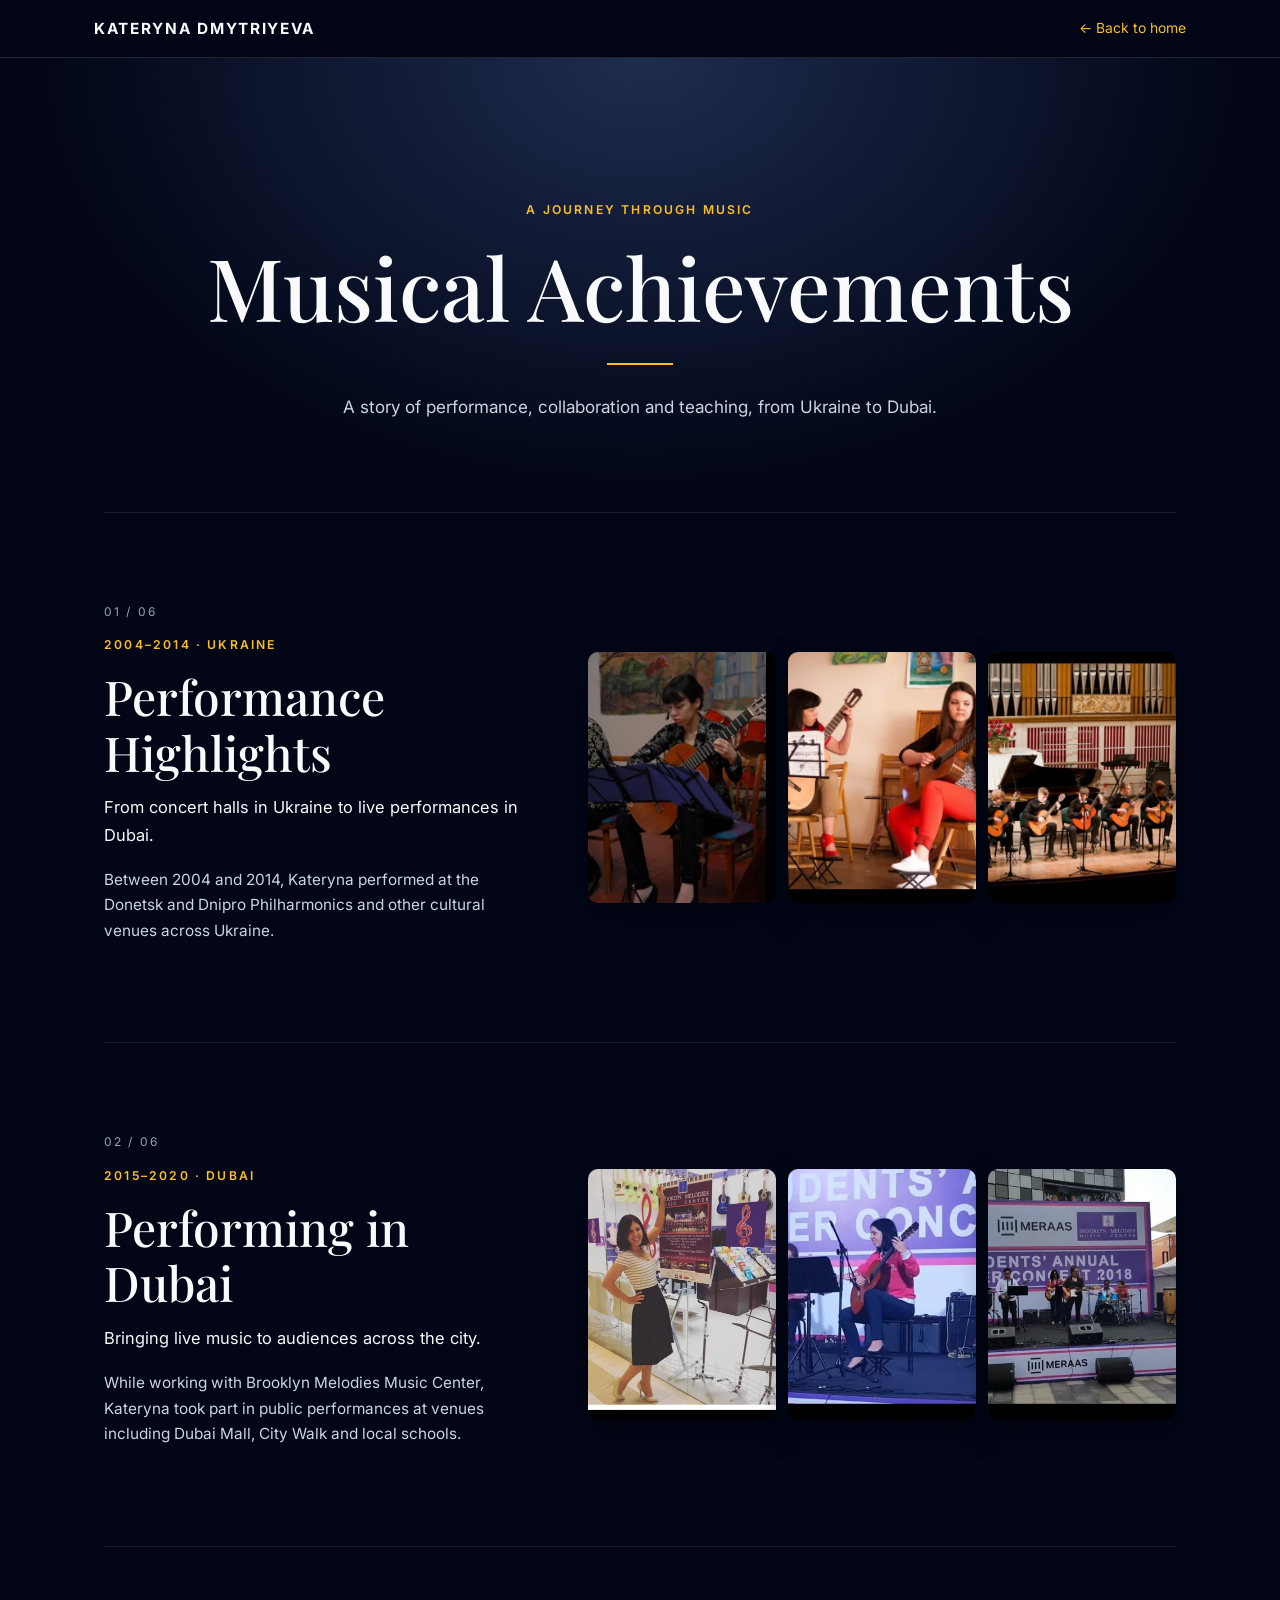
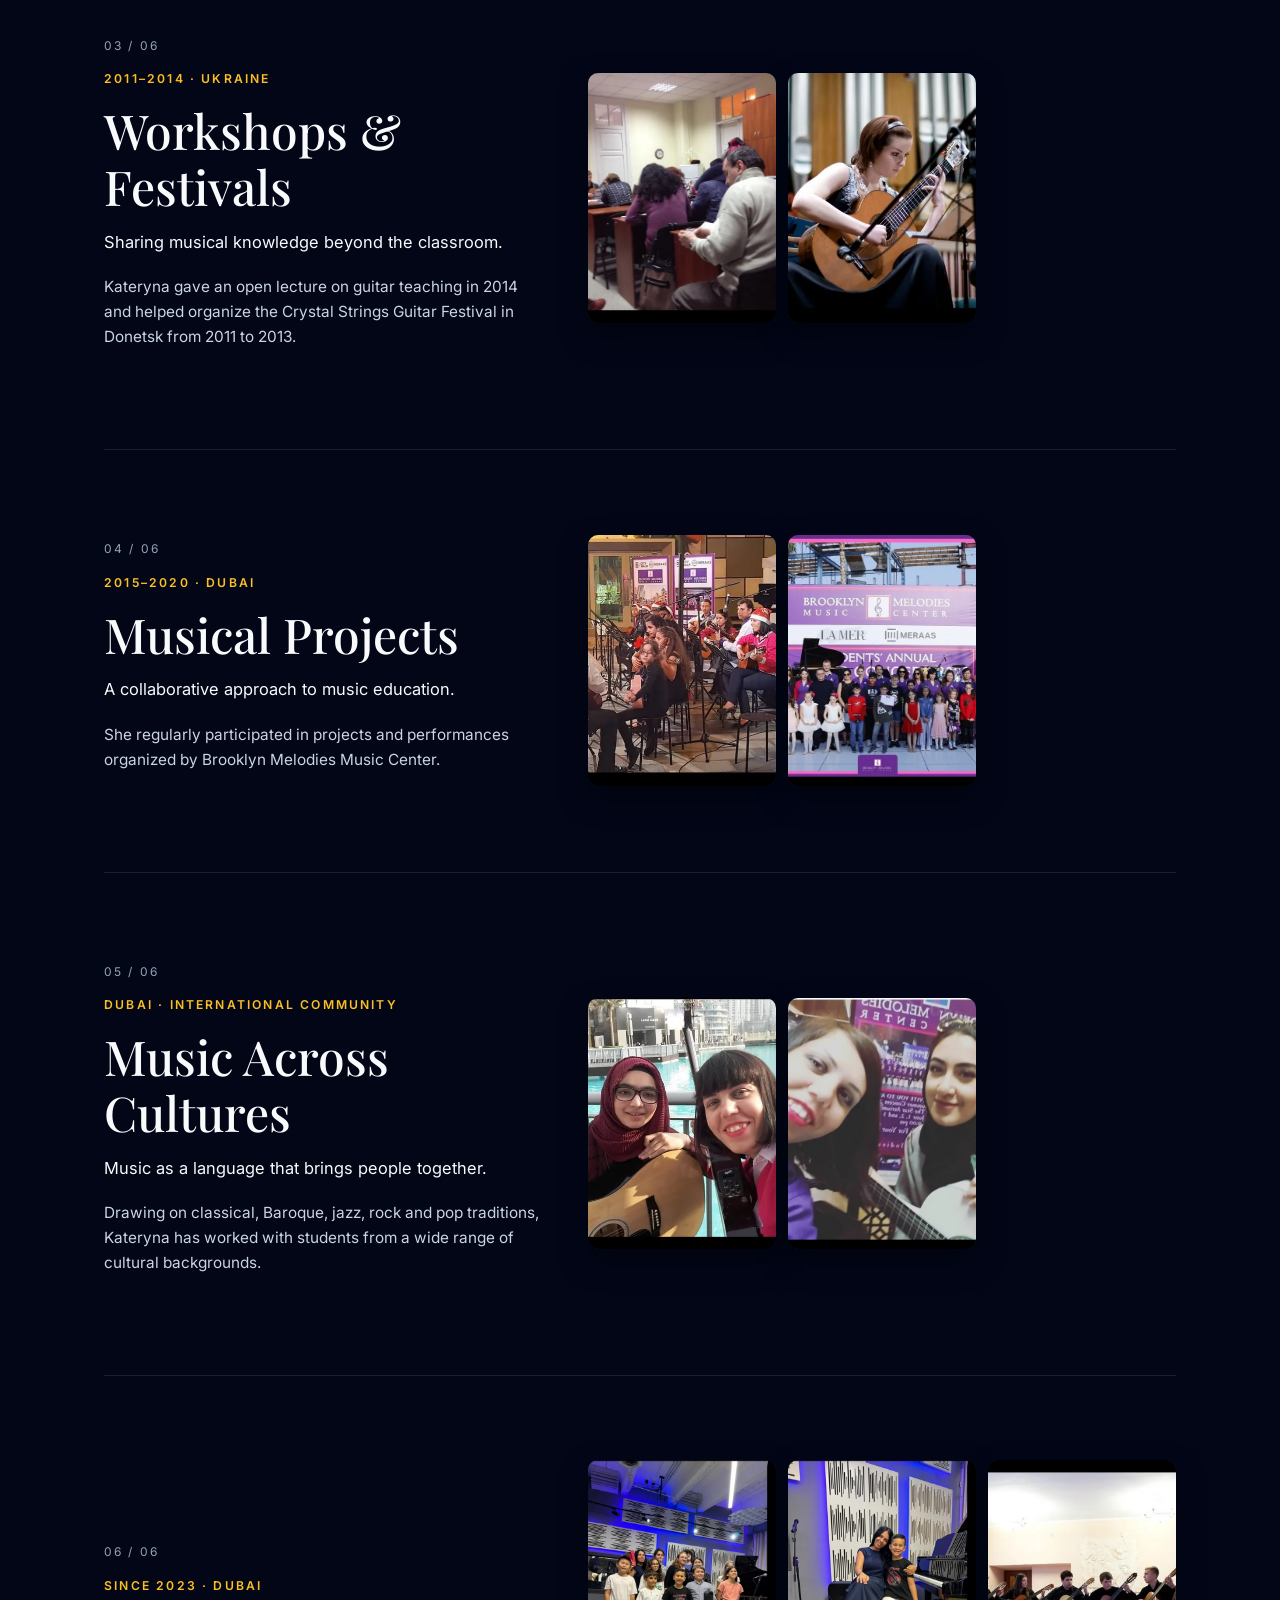
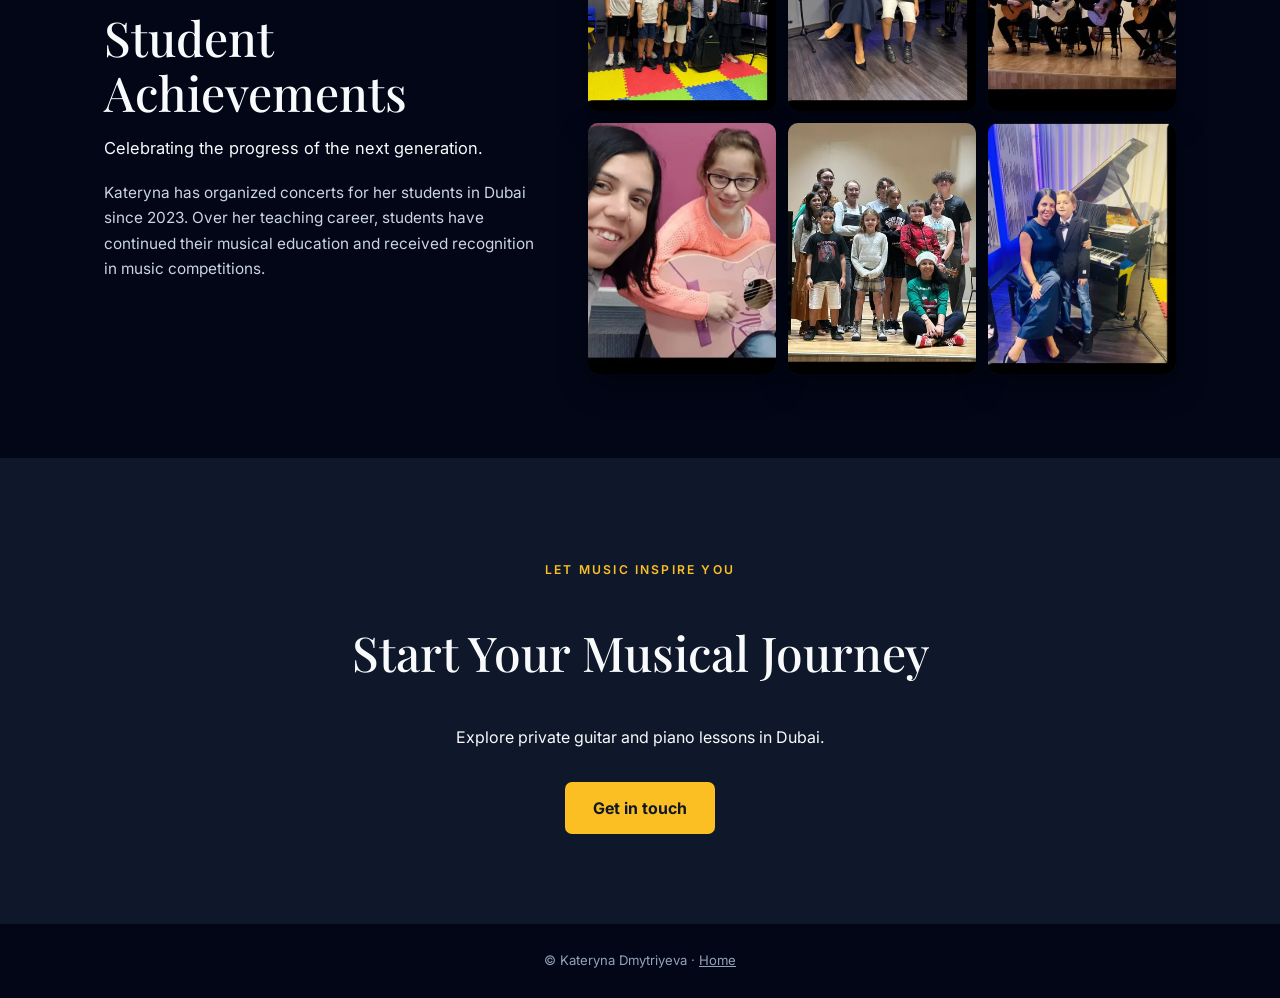
==== achievements.html @ 4d555041 "Add musical achievements" ====
<!doctype html><html lang="en"><head><meta charset="utf-8"><meta name="viewport" content="width=device-width,initial-scale=1"><title>Musical Achievements | Kateryna Dmytriyeva</title><meta name="description" content="Explore Kateryna Dmytriyeva's musical performances, workshops, projects and teaching achievements in Ukraine and Dubai."><meta name="theme-color" content="#020617"><link rel="canonical" href="https://katerynadmytriyeva.com/achievements.html"><link rel="preconnect" href="https://fonts.googleapis.com"><link rel="preconnect" href="https://fonts.gstatic.com" crossorigin><link href="https://fonts.googleapis.com/css2?family=Inter:wght@400;500;600;700&family=Playfair+Display:wght@400;500;600&display=swap" rel="stylesheet"><link rel="icon" href="favicon.ico"><style>:root{color-scheme:dark;--bg:#020617;--navy:#0f172a;--gold:#fbbf24;--muted:#cbd5e1}*{box-sizing:border-box}html{scroll-behavior:smooth}body{margin:0;background:var(--bg);color:#f8fafc;font-family:Inter,Arial,sans-serif;line-height:1.65}a{color:inherit}a:focus-visible{outline:2px solid var(--gold);outline-offset:5px}header{position:sticky;top:0;z-index:10;background:rgba(2,6,23,.95);border-bottom:1px solid #ffffff20;backdrop-filter:blur(12px)}.nav{max-width:1140px;margin:auto;padding:16px 24px;display:flex;align-items:center;justify-content:space-between;gap:18px}.brand{text-decoration:none;font-weight:700;letter-spacing:.11em;font-size:clamp(.7rem,2vw,.96rem)}.back{color:var(--gold);text-decoration:none;font-size:.87rem;white-space:nowrap}.hero{padding:clamp(72px,12vw,130px) 24px 90px;text-align:center;background:radial-gradient(ellipse at 50% 0%,#1e2c4e 0%,#020617 67%)}.eyebrow{font-size:.76rem;letter-spacing:.18em;text-transform:uppercase;color:var(--gold);font-weight:600}.hero h1{font:500 clamp(2.8rem,7vw,5.4rem)/1.12 'Playfair Display',Georgia,serif;margin:18px auto;max-width:900px}.hero .lead{color:var(--muted);max-width:630px;margin:0 auto;font-size:1.07rem}.line{height:2px;width:66px;background:var(--gold);margin:28px auto}.container{max-width:1120px;margin:auto;padding:0 24px}.achievement{padding:84px 0;border-top:1px solid #ffffff19;display:grid;grid-template-columns: minmax(0,1fr) minmax(0,1.35fr);gap:48px;align-items:center}.intro{max-width:440px}.num{color:#94a3b8;font-size:.75rem;letter-spacing:.18em}.intro h2{font:500 clamp(2rem,4vw,3rem)/1.16 'Playfair Display',Georgia,serif;margin:14px 0}.sub{font-size:1.03rem;color:#f8fafc;margin:0 0 18px}.body{color:var(--muted);font-size:.96rem}.gallery{display:grid;grid-template-columns:repeat(3,minmax(0,1fr));gap:12px;align-items:stretch}.gallery a{display:block;overflow:hidden;border-radius:10px;background:#182440;box-shadow:0 12px 30px #0006;aspect-ratio:3/4}.gallery img{display:block;width:100%;height:100%;object-fit:cover;transition:transform .3s ease}.gallery a:hover img{transform:scale(1.05)}.note{border:1px solid #ffffff25;border-radius:12px;padding:24px;color:#94a3b8}.cta{text-align:center;padding:90px 24px;background:#0f172a}.cta h2{font:500 clamp(2rem,5vw,3rem) 'Playfair Display',Georgia,serif}.button{display:inline-block;margin-top:16px;padding:13px 28px;background:var(--gold);color:#101827;border-radius:7px;font-weight:700;text-decoration:none}.button:hover{background:#f59e0b}footer{padding:26px 20px;text-align:center;color:#94a3b8;font-size:.82rem}@media(max-width:800px){.achievement{grid-template-columns:1fr;gap:22px;padding:56px 0}.intro{max-width:none}.gallery{gap:8px}.hero{padding:76px 22px}.nav{padding:14px 16px}}@media(max-width:390px){.brand{letter-spacing:0;font-size:.68rem}.back{font-size:.75rem}.gallery{grid-template-columns:repeat(2,minmax(0,1fr))}}@media(prefers-reduced-motion:reduce){html{scroll-behavior:auto}.gallery img{transition:none}}</style></head><body><header><nav class="nav" aria-label="Main navigation"><a class="brand" href="index.html">KATERYNA DMYTRIYEVA</a><a class="back" href="index.html">← Back to home</a></nav></header><main><section class="hero"><p class="eyebrow">A journey through music</p><h1>Musical Achievements</h1><div class="line"></div><p class="lead">A story of performance, collaboration and teaching, from Ukraine to Dubai.</p></section><div class="container"><section class="achievement" id="section-01"><div class="intro"><span class="num">01 / 06</span><p class="eyebrow">2004–2014 · Ukraine</p><h2>Performance Highlights</h2><p class="sub">From concert halls in Ukraine to live performances in Dubai.</p><p class="body">Between 2004 and 2014, Kateryna performed at the Donetsk and Dnipro Philharmonics and other cultural venues across Ukraine.</p></div><div class="gallery"><a href="achievements-images/performance-ukraine-1.webp" target="_blank" rel="noopener" aria-label="Open photograph 1 from Performance Highlights"><img src="achievements-images/performance-ukraine-1.webp" loading="lazy" decoding="async" alt="Archive photograph illustrating performance highlights" width="500" height="350"></a><a href="achievements-images/performance-ukraine-2.webp" target="_blank" rel="noopener" aria-label="Open photograph 2 from Performance Highlights"><img src="achievements-images/performance-ukraine-2.webp" loading="lazy" decoding="async" alt="Archive photograph illustrating performance highlights" width="500" height="350"></a><a href="achievements-images/performance-ukraine-3.webp" target="_blank" rel="noopener" aria-label="Open photograph 3 from Performance Highlights"><img src="achievements-images/performance-ukraine-3.webp" loading="lazy" decoding="async" alt="Archive photograph illustrating performance highlights" width="500" height="350"></a></div></section><section class="achievement" id="section-02"><div class="intro"><span class="num">02 / 06</span><p class="eyebrow">2015–2020 · Dubai</p><h2>Performing in Dubai</h2><p class="sub">Bringing live music to audiences across the city.</p><p class="body">While working with Brooklyn Melodies Music Center, Kateryna took part in public performances at venues including Dubai Mall, City Walk and local schools.</p></div><div class="gallery"><a href="achievements-images/performance-dubai-1.webp" target="_blank" rel="noopener" aria-label="Open photograph 1 from Performing in Dubai"><img src="achievements-images/performance-dubai-1.webp" loading="lazy" decoding="async" alt="Archive photograph illustrating performing in dubai" width="500" height="350"></a><a href="achievements-images/performance-dubai-2.webp" target="_blank" rel="noopener" aria-label="Open photograph 2 from Performing in Dubai"><img src="achievements-images/performance-dubai-2.webp" loading="lazy" decoding="async" alt="Archive photograph illustrating performing in dubai" width="500" height="350"></a><a href="achievements-images/performance-dubai-3.webp" target="_blank" rel="noopener" aria-label="Open photograph 3 from Performing in Dubai"><img src="achievements-images/performance-dubai-3.webp" loading="lazy" decoding="async" alt="Archive photograph illustrating performing in dubai" width="500" height="350"></a></div></section><section class="achievement" id="section-03"><div class="intro"><span class="num">03 / 06</span><p class="eyebrow">2011–2014 · Ukraine</p><h2>Workshops & Festivals</h2><p class="sub">Sharing musical knowledge beyond the classroom.</p><p class="body">Kateryna gave an open lecture on guitar teaching in 2014 and helped organize the Crystal Strings Guitar Festival in Donetsk from 2011 to 2013.</p></div><div class="gallery"><a href="achievements-images/workshops-1.webp" target="_blank" rel="noopener" aria-label="Open photograph 1 from Workshops &amp; Festivals"><img src="achievements-images/workshops-1.webp" loading="lazy" decoding="async" alt="Archive photograph illustrating workshops &amp; festivals" width="500" height="350"></a><a href="achievements-images/workshops-2.webp" target="_blank" rel="noopener" aria-label="Open photograph 2 from Workshops &amp; Festivals"><img src="achievements-images/workshops-2.webp" loading="lazy" decoding="async" alt="Archive photograph illustrating workshops &amp; festivals" width="500" height="350"></a></div></section><section class="achievement" id="section-04"><div class="intro"><span class="num">04 / 06</span><p class="eyebrow">2015–2020 · Dubai</p><h2>Musical Projects</h2><p class="sub">A collaborative approach to music education.</p><p class="body">She regularly participated in projects and performances organized by Brooklyn Melodies Music Center.</p></div><div class="gallery"><a href="achievements-images/projects-1.webp" target="_blank" rel="noopener" aria-label="Open photograph 1 from Musical Projects"><img src="achievements-images/projects-1.webp" loading="lazy" decoding="async" alt="Archive photograph illustrating musical projects" width="500" height="350"></a><a href="achievements-images/projects-2.webp" target="_blank" rel="noopener" aria-label="Open photograph 2 from Musical Projects"><img src="achievements-images/projects-2.webp" loading="lazy" decoding="async" alt="Archive photograph illustrating musical projects" width="500" height="350"></a></div></section><section class="achievement" id="section-05"><div class="intro"><span class="num">05 / 06</span><p class="eyebrow">Dubai · International community</p><h2>Music Across Cultures</h2><p class="sub">Music as a language that brings people together.</p><p class="body">Drawing on classical, Baroque, jazz, rock and pop traditions, Kateryna has worked with students from a wide range of cultural backgrounds.</p></div><div class="gallery"><a href="achievements-images/culture-1.webp" target="_blank" rel="noopener" aria-label="Open photograph 1 from Music Across Cultures"><img src="achievements-images/culture-1.webp" loading="lazy" decoding="async" alt="Archive photograph illustrating music across cultures" width="500" height="350"></a><a href="achievements-images/culture-2.webp" target="_blank" rel="noopener" aria-label="Open photograph 2 from Music Across Cultures"><img src="achievements-images/culture-2.webp" loading="lazy" decoding="async" alt="Archive photograph illustrating music across cultures" width="500" height="350"></a></div></section><section class="achievement" id="section-06"><div class="intro"><span class="num">06 / 06</span><p class="eyebrow">Since 2023 · Dubai</p><h2>Student Achievements</h2><p class="sub">Celebrating the progress of the next generation.</p><p class="body">Kateryna has organized concerts for her students in Dubai since 2023. Over her teaching career, students have continued their musical education and received recognition in music competitions.</p></div><div class="gallery"><a href="achievements-images/students-concert-2023.webp" target="_blank" rel="noopener" aria-label="View student achievement photo 1"><img src="achievements-images/students-concert-2023.webp" loading="lazy" decoding="async" alt="Kateryna with students at a music concert in Dubai" width="540" height="600"></a><a href="achievements-images/students-piano-recital.webp" target="_blank" rel="noopener" aria-label="View student achievement photo 2"><img src="achievements-images/students-piano-recital.webp" loading="lazy" decoding="async" alt="Kateryna and a student beside a piano" width="540" height="600"></a><a href="achievements-images/students-guitar-ensemble.webp" target="_blank" rel="noopener" aria-label="View student achievement photo 3"><img src="achievements-images/students-guitar-ensemble.webp" loading="lazy" decoding="async" alt="Student guitar ensemble performing together" width="540" height="600"></a><a href="achievements-images/students-guitar-lesson.webp" target="_blank" rel="noopener" aria-label="View student achievement photo 4"><img src="achievements-images/students-guitar-lesson.webp" loading="lazy" decoding="async" alt="Young student learning guitar with Kateryna" width="540" height="600"></a><a href="achievements-images/students-spring-concert.webp" target="_blank" rel="noopener" aria-label="View student achievement photo 5"><img src="achievements-images/students-spring-concert.webp" loading="lazy" decoding="async" alt="Group of students at a spring concert" width="540" height="600"></a><a href="achievements-images/students-piano-achievement.webp" target="_blank" rel="noopener" aria-label="View student achievement photo 6"><img src="achievements-images/students-piano-achievement.webp" loading="lazy" decoding="async" alt="Kateryna celebrating a student’s musical progress" width="540" height="600"></a></div></section></div><section class="cta"><p class="eyebrow">Let music inspire you</p><h2>Start Your Musical Journey</h2><p>Explore private guitar and piano lessons in Dubai.</p><a class="button" href="index.html#contact">Get in touch</a></section></main><footer>© Kateryna Dmytriyeva · <a href="index.html">Home</a></footer></body></html>
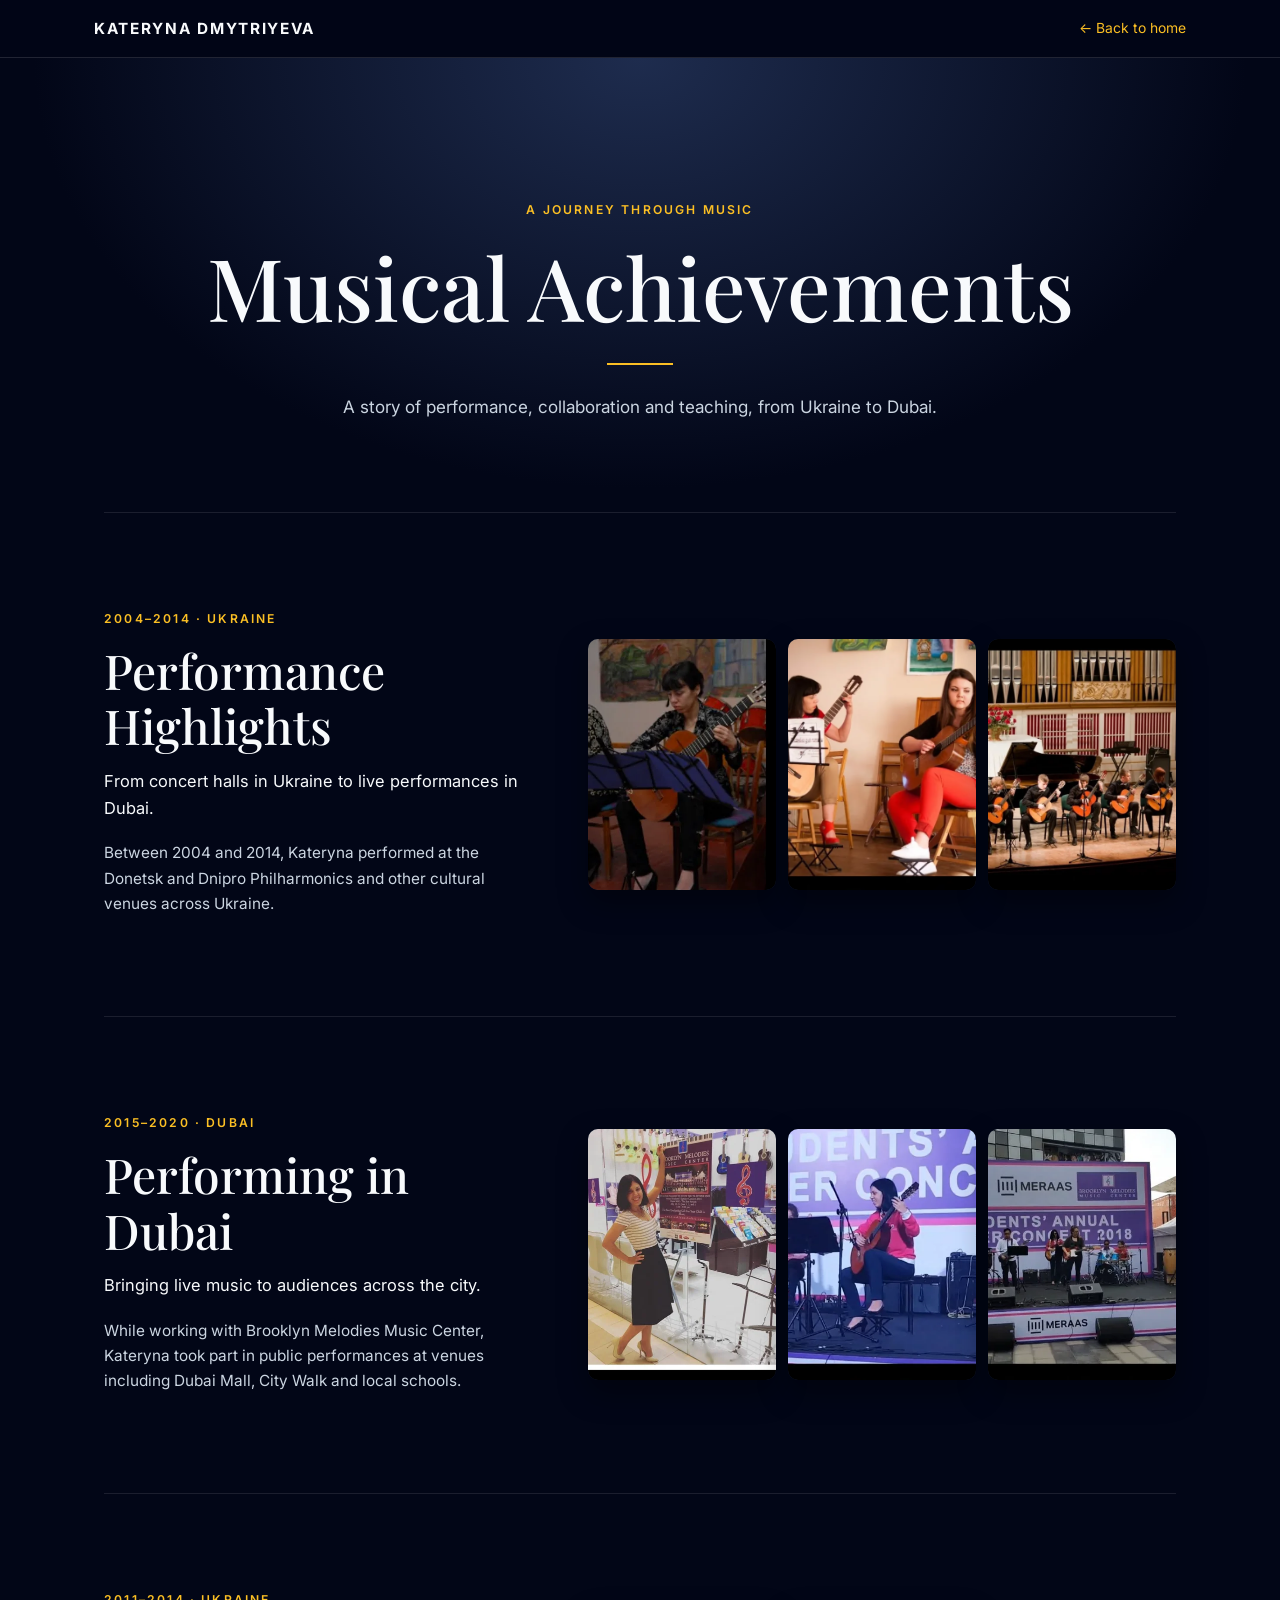
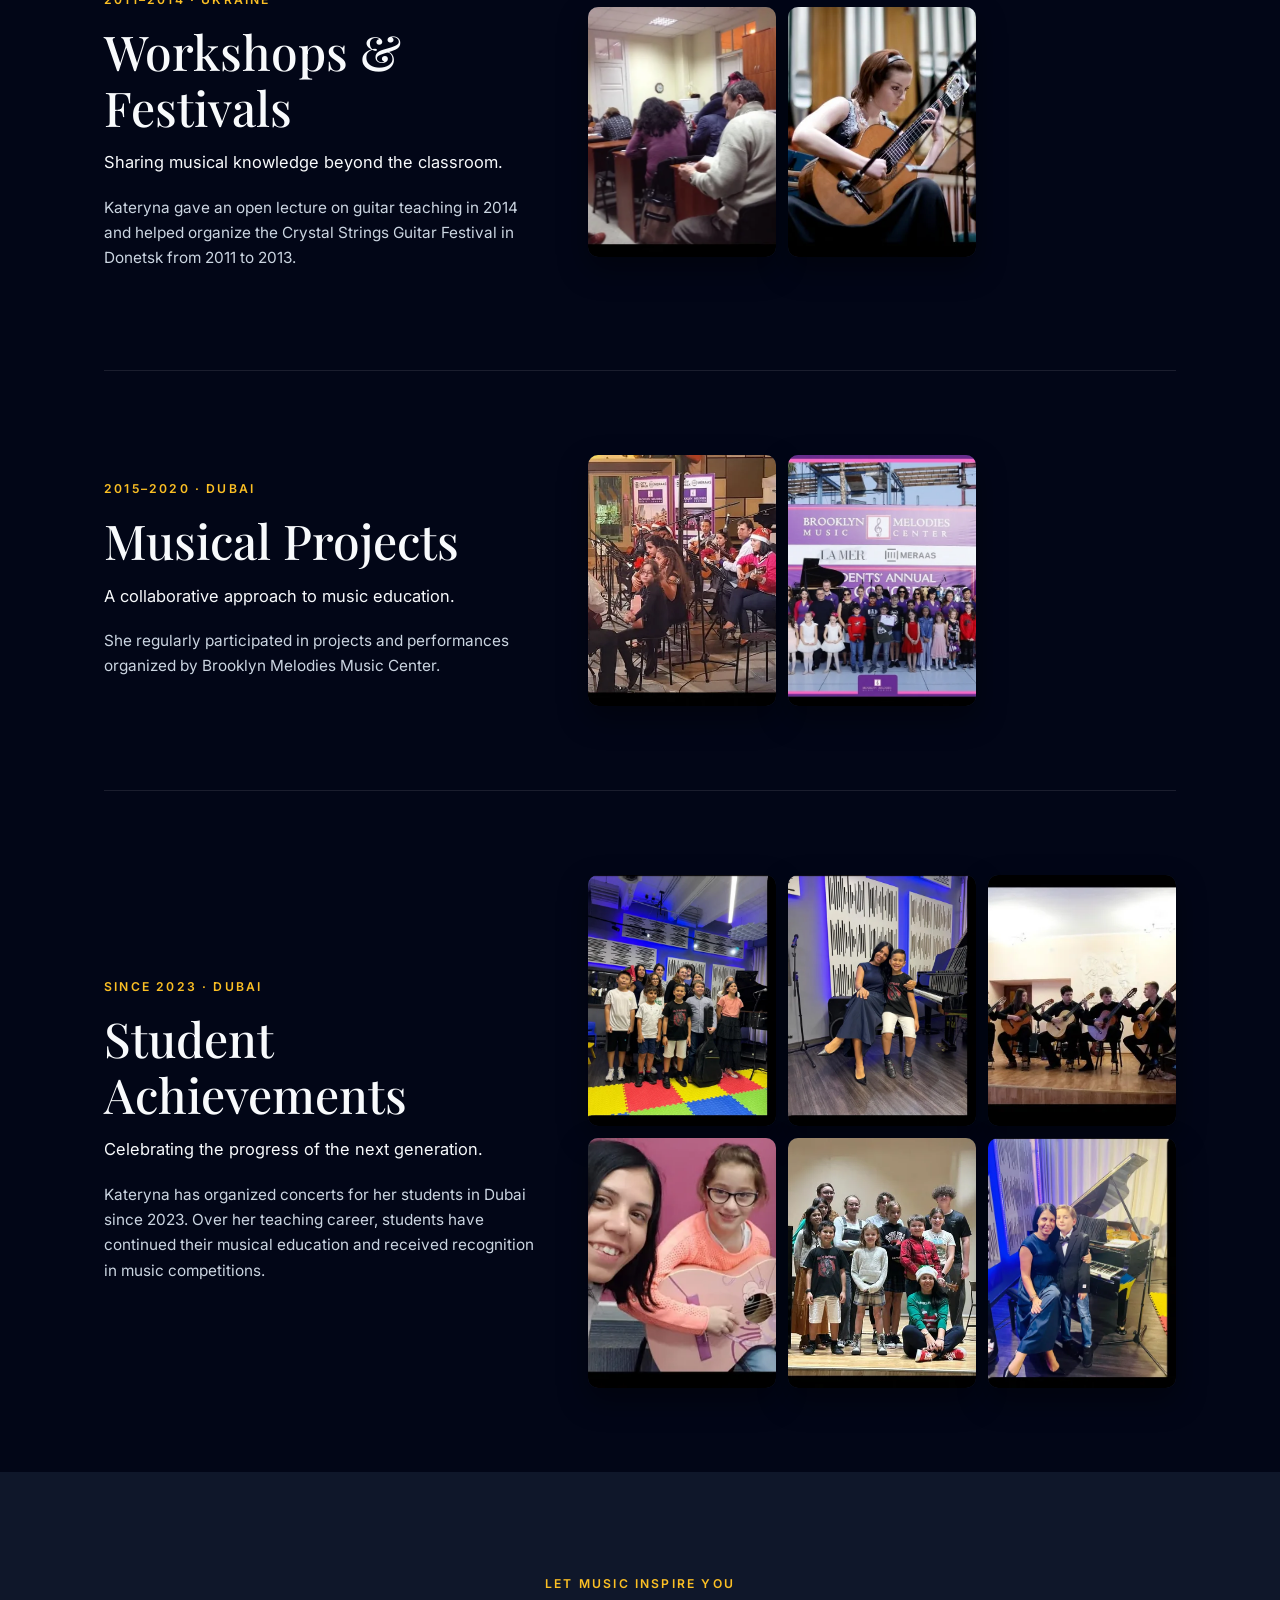
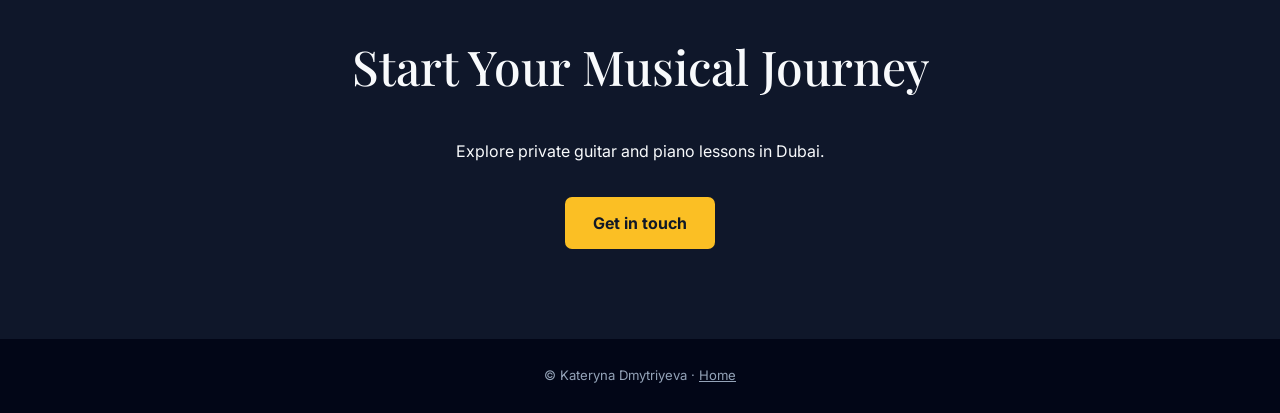
==== commit db7124e6: "Remove section numbers and Music Across Cultures" ====
--- a/achievements.html
+++ b/achievements.html
@@ -1 +1 @@
-<!doctype html><html lang="en"><head><meta charset="utf-8"><meta name="viewport" content="width=device-width,initial-scale=1"><title>Musical Achievements | Kateryna Dmytriyeva</title><meta name="description" content="Explore Kateryna Dmytriyeva's musical performances, workshops, projects and teaching achievements in Ukraine and Dubai."><meta name="theme-color" content="#020617"><link rel="canonical" href="https://katerynadmytriyeva.com/achievements.html"><link rel="preconnect" href="https://fonts.googleapis.com"><link rel="preconnect" href="https://fonts.gstatic.com" crossorigin><link href="https://fonts.googleapis.com/css2?family=Inter:wght@400;500;600;700&family=Playfair+Display:wght@400;500;600&display=swap" rel="stylesheet"><link rel="icon" href="favicon.ico"><style>:root{color-scheme:dark;--bg:#020617;--navy:#0f172a;--gold:#fbbf24;--muted:#cbd5e1}*{box-sizing:border-box}html{scroll-behavior:smooth}body{margin:0;background:var(--bg);color:#f8fafc;font-family:Inter,Arial,sans-serif;line-height:1.65}a{color:inherit}a:focus-visible{outline:2px solid var(--gold);outline-offset:5px}header{position:sticky;top:0;z-index:10;background:rgba(2,6,23,.95);border-bottom:1px solid #ffffff20;backdrop-filter:blur(12px)}.nav{max-width:1140px;margin:auto;padding:16px 24px;display:flex;align-items:center;justify-content:space-between;gap:18px}.brand{text-decoration:none;font-weight:700;letter-spacing:.11em;font-size:clamp(.7rem,2vw,.96rem)}.back{color:var(--gold);text-decoration:none;font-size:.87rem;white-space:nowrap}.hero{padding:clamp(72px,12vw,130px) 24px 90px;text-align:center;background:radial-gradient(ellipse at 50% 0%,#1e2c4e 0%,#020617 67%)}.eyebrow{font-size:.76rem;letter-spacing:.18em;text-transform:uppercase;color:var(--gold);font-weight:600}.hero h1{font:500 clamp(2.8rem,7vw,5.4rem)/1.12 'Playfair Display',Georgia,serif;margin:18px auto;max-width:900px}.hero .lead{color:var(--muted);max-width:630px;margin:0 auto;font-size:1.07rem}.line{height:2px;width:66px;background:var(--gold);margin:28px auto}.container{max-width:1120px;margin:auto;padding:0 24px}.achievement{padding:84px 0;border-top:1px solid #ffffff19;display:grid;grid-template-columns: minmax(0,1fr) minmax(0,1.35fr);gap:48px;align-items:center}.intro{max-width:440px}.num{color:#94a3b8;font-size:.75rem;letter-spacing:.18em}.intro h2{font:500 clamp(2rem,4vw,3rem)/1.16 'Playfair Display',Georgia,serif;margin:14px 0}.sub{font-size:1.03rem;color:#f8fafc;margin:0 0 18px}.body{color:var(--muted);font-size:.96rem}.gallery{display:grid;grid-template-columns:repeat(3,minmax(0,1fr));gap:12px;align-items:stretch}.gallery a{display:block;overflow:hidden;border-radius:10px;background:#182440;box-shadow:0 12px 30px #0006;aspect-ratio:3/4}.gallery img{display:block;width:100%;height:100%;object-fit:cover;transition:transform .3s ease}.gallery a:hover img{transform:scale(1.05)}.note{border:1px solid #ffffff25;border-radius:12px;padding:24px;color:#94a3b8}.cta{text-align:center;padding:90px 24px;background:#0f172a}.cta h2{font:500 clamp(2rem,5vw,3rem) 'Playfair Display',Georgia,serif}.button{display:inline-block;margin-top:16px;padding:13px 28px;background:var(--gold);color:#101827;border-radius:7px;font-weight:700;text-decoration:none}.button:hover{background:#f59e0b}footer{padding:26px 20px;text-align:center;color:#94a3b8;font-size:.82rem}@media(max-width:800px){.achievement{grid-template-columns:1fr;gap:22px;padding:56px 0}.intro{max-width:none}.gallery{gap:8px}.hero{padding:76px 22px}.nav{padding:14px 16px}}@media(max-width:390px){.brand{letter-spacing:0;font-size:.68rem}.back{font-size:.75rem}.gallery{grid-template-columns:repeat(2,minmax(0,1fr))}}@media(prefers-reduced-motion:reduce){html{scroll-behavior:auto}.gallery img{transition:none}}</style></head><body><header><nav class="nav" aria-label="Main navigation"><a class="brand" href="index.html">KATERYNA DMYTRIYEVA</a><a class="back" href="index.html">← Back to home</a></nav></header><main><section class="hero"><p class="eyebrow">A journey through music</p><h1>Musical Achievements</h1><div class="line"></div><p class="lead">A story of performance, collaboration and teaching, from Ukraine to Dubai.</p></section><div class="container"><section class="achievement" id="section-01"><div class="intro"><span class="num">01 / 06</span><p class="eyebrow">2004–2014 · Ukraine</p><h2>Performance Highlights</h2><p class="sub">From concert halls in Ukraine to live performances in Dubai.</p><p class="body">Between 2004 and 2014, Kateryna performed at the Donetsk and Dnipro Philharmonics and other cultural venues across Ukraine.</p></div><div class="gallery"><a href="achievements-images/performance-ukraine-1.webp" target="_blank" rel="noopener" aria-label="Open photograph 1 from Performance Highlights"><img src="achievements-images/performance-ukraine-1.webp" loading="lazy" decoding="async" alt="Archive photograph illustrating performance highlights" width="500" height="350"></a><a href="achievements-images/performance-ukraine-2.webp" target="_blank" rel="noopener" aria-label="Open photograph 2 from Performance Highlights"><img src="achievements-images/performance-ukraine-2.webp" loading="lazy" decoding="async" alt="Archive photograph illustrating performance highlights" width="500" height="350"></a><a href="achievements-images/performance-ukraine-3.webp" target="_blank" rel="noopener" aria-label="Open photograph 3 from Performance Highlights"><img src="achievements-images/performance-ukraine-3.webp" loading="lazy" decoding="async" alt="Archive photograph illustrating performance highlights" width="500" height="350"></a></div></section><section class="achievement" id="section-02"><div class="intro"><span class="num">02 / 06</span><p class="eyebrow">2015–2020 · Dubai</p><h2>Performing in Dubai</h2><p class="sub">Bringing live music to audiences across the city.</p><p class="body">While working with Brooklyn Melodies Music Center, Kateryna took part in public performances at venues including Dubai Mall, City Walk and local schools.</p></div><div class="gallery"><a href="achievements-images/performance-dubai-1.webp" target="_blank" rel="noopener" aria-label="Open photograph 1 from Performing in Dubai"><img src="achievements-images/performance-dubai-1.webp" loading="lazy" decoding="async" alt="Archive photograph illustrating performing in dubai" width="500" height="350"></a><a href="achievements-images/performance-dubai-2.webp" target="_blank" rel="noopener" aria-label="Open photograph 2 from Performing in Dubai"><img src="achievements-images/performance-dubai-2.webp" loading="lazy" decoding="async" alt="Archive photograph illustrating performing in dubai" width="500" height="350"></a><a href="achievements-images/performance-dubai-3.webp" target="_blank" rel="noopener" aria-label="Open photograph 3 from Performing in Dubai"><img src="achievements-images/performance-dubai-3.webp" loading="lazy" decoding="async" alt="Archive photograph illustrating performing in dubai" width="500" height="350"></a></div></section><section class="achievement" id="section-03"><div class="intro"><span class="num">03 / 06</span><p class="eyebrow">2011–2014 · Ukraine</p><h2>Workshops & Festivals</h2><p class="sub">Sharing musical knowledge beyond the classroom.</p><p class="body">Kateryna gave an open lecture on guitar teaching in 2014 and helped organize the Crystal Strings Guitar Festival in Donetsk from 2011 to 2013.</p></div><div class="gallery"><a href="achievements-images/workshops-1.webp" target="_blank" rel="noopener" aria-label="Open photograph 1 from Workshops &amp; Festivals"><img src="achievements-images/workshops-1.webp" loading="lazy" decoding="async" alt="Archive photograph illustrating workshops &amp; festivals" width="500" height="350"></a><a href="achievements-images/workshops-2.webp" target="_blank" rel="noopener" aria-label="Open photograph 2 from Workshops &amp; Festivals"><img src="achievements-images/workshops-2.webp" loading="lazy" decoding="async" alt="Archive photograph illustrating workshops &amp; festivals" width="500" height="350"></a></div></section><section class="achievement" id="section-04"><div class="intro"><span class="num">04 / 06</span><p class="eyebrow">2015–2020 · Dubai</p><h2>Musical Projects</h2><p class="sub">A collaborative approach to music education.</p><p class="body">She regularly participated in projects and performances organized by Brooklyn Melodies Music Center.</p></div><div class="gallery"><a href="achievements-images/projects-1.webp" target="_blank" rel="noopener" aria-label="Open photograph 1 from Musical Projects"><img src="achievements-images/projects-1.webp" loading="lazy" decoding="async" alt="Archive photograph illustrating musical projects" width="500" height="350"></a><a href="achievements-images/projects-2.webp" target="_blank" rel="noopener" aria-label="Open photograph 2 from Musical Projects"><img src="achievements-images/projects-2.webp" loading="lazy" decoding="async" alt="Archive photograph illustrating musical projects" width="500" height="350"></a></div></section><section class="achievement" id="section-05"><div class="intro"><span class="num">05 / 06</span><p class="eyebrow">Dubai · International community</p><h2>Music Across Cultures</h2><p class="sub">Music as a language that brings people together.</p><p class="body">Drawing on classical, Baroque, jazz, rock and pop traditions, Kateryna has worked with students from a wide range of cultural backgrounds.</p></div><div class="gallery"><a href="achievements-images/culture-1.webp" target="_blank" rel="noopener" aria-label="Open photograph 1 from Music Across Cultures"><img src="achievements-images/culture-1.webp" loading="lazy" decoding="async" alt="Archive photograph illustrating music across cultures" width="500" height="350"></a><a href="achievements-images/culture-2.webp" target="_blank" rel="noopener" aria-label="Open photograph 2 from Music Across Cultures"><img src="achievements-images/culture-2.webp" loading="lazy" decoding="async" alt="Archive photograph illustrating music across cultures" width="500" height="350"></a></div></section><section class="achievement" id="section-06"><div class="intro"><span class="num">06 / 06</span><p class="eyebrow">Since 2023 · Dubai</p><h2>Student Achievements</h2><p class="sub">Celebrating the progress of the next generation.</p><p class="body">Kateryna has organized concerts for her students in Dubai since 2023. Over her teaching career, students have continued their musical education and received recognition in music competitions.</p></div><div class="gallery"><a href="achievements-images/students-concert-2023.webp" target="_blank" rel="noopener" aria-label="View student achievement photo 1"><img src="achievements-images/students-concert-2023.webp" loading="lazy" decoding="async" alt="Kateryna with students at a music concert in Dubai" width="540" height="600"></a><a href="achievements-images/students-piano-recital.webp" target="_blank" rel="noopener" aria-label="View student achievement photo 2"><img src="achievements-images/students-piano-recital.webp" loading="lazy" decoding="async" alt="Kateryna and a student beside a piano" width="540" height="600"></a><a href="achievements-images/students-guitar-ensemble.webp" target="_blank" rel="noopener" aria-label="View student achievement photo 3"><img src="achievements-images/students-guitar-ensemble.webp" loading="lazy" decoding="async" alt="Student guitar ensemble performing together" width="540" height="600"></a><a href="achievements-images/students-guitar-lesson.webp" target="_blank" rel="noopener" aria-label="View student achievement photo 4"><img src="achievements-images/students-guitar-lesson.webp" loading="lazy" decoding="async" alt="Young student learning guitar with Kateryna" width="540" height="600"></a><a href="achievements-images/students-spring-concert.webp" target="_blank" rel="noopener" aria-label="View student achievement photo 5"><img src="achievements-images/students-spring-concert.webp" loading="lazy" decoding="async" alt="Group of students at a spring concert" width="540" height="600"></a><a href="achievements-images/students-piano-achievement.webp" target="_blank" rel="noopener" aria-label="View student achievement photo 6"><img src="achievements-images/students-piano-achievement.webp" loading="lazy" decoding="async" alt="Kateryna celebrating a student’s musical progress" width="540" height="600"></a></div></section></div><section class="cta"><p class="eyebrow">Let music inspire you</p><h2>Start Your Musical Journey</h2><p>Explore private guitar and piano lessons in Dubai.</p><a class="button" href="index.html#contact">Get in touch</a></section></main><footer>© Kateryna Dmytriyeva · <a href="index.html">Home</a></footer></body></html>+<!doctype html><html lang="en"><head><meta charset="utf-8"><meta name="viewport" content="width=device-width,initial-scale=1"><title>Musical Achievements | Kateryna Dmytriyeva</title><meta name="description" content="Explore Kateryna Dmytriyeva's musical performances, workshops, projects and teaching achievements in Ukraine and Dubai."><meta name="theme-color" content="#020617"><link rel="canonical" href="https://katerynadmytriyeva.com/achievements.html"><link rel="preconnect" href="https://fonts.googleapis.com"><link rel="preconnect" href="https://fonts.gstatic.com" crossorigin><link href="https://fonts.googleapis.com/css2?family=Inter:wght@400;500;600;700&family=Playfair+Display:wght@400;500;600&display=swap" rel="stylesheet"><link rel="icon" href="favicon.ico"><style>:root{color-scheme:dark;--bg:#020617;--navy:#0f172a;--gold:#fbbf24;--muted:#cbd5e1}*{box-sizing:border-box}html{scroll-behavior:smooth}body{margin:0;background:var(--bg);color:#f8fafc;font-family:Inter,Arial,sans-serif;line-height:1.65}a{color:inherit}a:focus-visible{outline:2px solid var(--gold);outline-offset:5px}header{position:sticky;top:0;z-index:10;background:rgba(2,6,23,.95);border-bottom:1px solid #ffffff20;backdrop-filter:blur(12px)}.nav{max-width:1140px;margin:auto;padding:16px 24px;display:flex;align-items:center;justify-content:space-between;gap:18px}.brand{text-decoration:none;font-weight:700;letter-spacing:.11em;font-size:clamp(.7rem,2vw,.96rem)}.back{color:var(--gold);text-decoration:none;font-size:.87rem;white-space:nowrap}.hero{padding:clamp(72px,12vw,130px) 24px 90px;text-align:center;background:radial-gradient(ellipse at 50% 0%,#1e2c4e 0%,#020617 67%)}.eyebrow{font-size:.76rem;letter-spacing:.18em;text-transform:uppercase;color:var(--gold);font-weight:600}.hero h1{font:500 clamp(2.8rem,7vw,5.4rem)/1.12 'Playfair Display',Georgia,serif;margin:18px auto;max-width:900px}.hero .lead{color:var(--muted);max-width:630px;margin:0 auto;font-size:1.07rem}.line{height:2px;width:66px;background:var(--gold);margin:28px auto}.container{max-width:1120px;margin:auto;padding:0 24px}.achievement{padding:84px 0;border-top:1px solid #ffffff19;display:grid;grid-template-columns: minmax(0,1fr) minmax(0,1.35fr);gap:48px;align-items:center}.intro{max-width:440px}.intro h2{font:500 clamp(2rem,4vw,3rem)/1.16 'Playfair Display',Georgia,serif;margin:14px 0}.sub{font-size:1.03rem;color:#f8fafc;margin:0 0 18px}.body{color:var(--muted);font-size:.96rem}.gallery{display:grid;grid-template-columns:repeat(3,minmax(0,1fr));gap:12px;align-items:stretch}.gallery a{display:block;overflow:hidden;border-radius:10px;background:#182440;box-shadow:0 12px 30px #0006;aspect-ratio:3/4}.gallery img{display:block;width:100%;height:100%;object-fit:cover;transition:transform .3s ease}.gallery a:hover img{transform:scale(1.05)}.note{border:1px solid #ffffff25;border-radius:12px;padding:24px;color:#94a3b8}.cta{text-align:center;padding:90px 24px;background:#0f172a}.cta h2{font:500 clamp(2rem,5vw,3rem) 'Playfair Display',Georgia,serif}.button{display:inline-block;margin-top:16px;padding:13px 28px;background:var(--gold);color:#101827;border-radius:7px;font-weight:700;text-decoration:none}.button:hover{background:#f59e0b}footer{padding:26px 20px;text-align:center;color:#94a3b8;font-size:.82rem}@media(max-width:800px){.achievement{grid-template-columns:1fr;gap:22px;padding:56px 0}.intro{max-width:none}.gallery{gap:8px}.hero{padding:76px 22px}.nav{padding:14px 16px}}@media(max-width:390px){.brand{letter-spacing:0;font-size:.68rem}.back{font-size:.75rem}.gallery{grid-template-columns:repeat(2,minmax(0,1fr))}}@media(prefers-reduced-motion:reduce){html{scroll-behavior:auto}.gallery img{transition:none}}</style></head><body><header><nav class="nav" aria-label="Main navigation"><a class="brand" href="index.html">KATERYNA DMYTRIYEVA</a><a class="back" href="index.html">← Back to home</a></nav></header><main><section class="hero"><p class="eyebrow">A journey through music</p><h1>Musical Achievements</h1><div class="line"></div><p class="lead">A story of performance, collaboration and teaching, from Ukraine to Dubai.</p></section><div class="container"><section class="achievement" id="section-01"><div class="intro"><p class="eyebrow">2004–2014 · Ukraine</p><h2>Performance Highlights</h2><p class="sub">From concert halls in Ukraine to live performances in Dubai.</p><p class="body">Between 2004 and 2014, Kateryna performed at the Donetsk and Dnipro Philharmonics and other cultural venues across Ukraine.</p></div><div class="gallery"><a href="achievements-images/performance-ukraine-1.webp" target="_blank" rel="noopener" aria-label="Open photograph 1 from Performance Highlights"><img src="achievements-images/performance-ukraine-1.webp" loading="lazy" decoding="async" alt="Archive photograph illustrating performance highlights" width="500" height="350"></a><a href="achievements-images/performance-ukraine-2.webp" target="_blank" rel="noopener" aria-label="Open photograph 2 from Performance Highlights"><img src="achievements-images/performance-ukraine-2.webp" loading="lazy" decoding="async" alt="Archive photograph illustrating performance highlights" width="500" height="350"></a><a href="achievements-images/performance-ukraine-3.webp" target="_blank" rel="noopener" aria-label="Open photograph 3 from Performance Highlights"><img src="achievements-images/performance-ukraine-3.webp" loading="lazy" decoding="async" alt="Archive photograph illustrating performance highlights" width="500" height="350"></a></div></section><section class="achievement" id="section-02"><div class="intro"><p class="eyebrow">2015–2020 · Dubai</p><h2>Performing in Dubai</h2><p class="sub">Bringing live music to audiences across the city.</p><p class="body">While working with Brooklyn Melodies Music Center, Kateryna took part in public performances at venues including Dubai Mall, City Walk and local schools.</p></div><div class="gallery"><a href="achievements-images/performance-dubai-1.webp" target="_blank" rel="noopener" aria-label="Open photograph 1 from Performing in Dubai"><img src="achievements-images/performance-dubai-1.webp" loading="lazy" decoding="async" alt="Archive photograph illustrating performing in dubai" width="500" height="350"></a><a href="achievements-images/performance-dubai-2.webp" target="_blank" rel="noopener" aria-label="Open photograph 2 from Performing in Dubai"><img src="achievements-images/performance-dubai-2.webp" loading="lazy" decoding="async" alt="Archive photograph illustrating performing in dubai" width="500" height="350"></a><a href="achievements-images/performance-dubai-3.webp" target="_blank" rel="noopener" aria-label="Open photograph 3 from Performing in Dubai"><img src="achievements-images/performance-dubai-3.webp" loading="lazy" decoding="async" alt="Archive photograph illustrating performing in dubai" width="500" height="350"></a></div></section><section class="achievement" id="section-03"><div class="intro"><p class="eyebrow">2011–2014 · Ukraine</p><h2>Workshops & Festivals</h2><p class="sub">Sharing musical knowledge beyond the classroom.</p><p class="body">Kateryna gave an open lecture on guitar teaching in 2014 and helped organize the Crystal Strings Guitar Festival in Donetsk from 2011 to 2013.</p></div><div class="gallery"><a href="achievements-images/workshops-1.webp" target="_blank" rel="noopener" aria-label="Open photograph 1 from Workshops &amp; Festivals"><img src="achievements-images/workshops-1.webp" loading="lazy" decoding="async" alt="Archive photograph illustrating workshops &amp; festivals" width="500" height="350"></a><a href="achievements-images/workshops-2.webp" target="_blank" rel="noopener" aria-label="Open photograph 2 from Workshops &amp; Festivals"><img src="achievements-images/workshops-2.webp" loading="lazy" decoding="async" alt="Archive photograph illustrating workshops &amp; festivals" width="500" height="350"></a></div></section><section class="achievement" id="section-04"><div class="intro"><p class="eyebrow">2015–2020 · Dubai</p><h2>Musical Projects</h2><p class="sub">A collaborative approach to music education.</p><p class="body">She regularly participated in projects and performances organized by Brooklyn Melodies Music Center.</p></div><div class="gallery"><a href="achievements-images/projects-1.webp" target="_blank" rel="noopener" aria-label="Open photograph 1 from Musical Projects"><img src="achievements-images/projects-1.webp" loading="lazy" decoding="async" alt="Archive photograph illustrating musical projects" width="500" height="350"></a><a href="achievements-images/projects-2.webp" target="_blank" rel="noopener" aria-label="Open photograph 2 from Musical Projects"><img src="achievements-images/projects-2.webp" loading="lazy" decoding="async" alt="Archive photograph illustrating musical projects" width="500" height="350"></a></div></section><section class="achievement" id="section-06"><div class="intro"><p class="eyebrow">Since 2023 · Dubai</p><h2>Student Achievements</h2><p class="sub">Celebrating the progress of the next generation.</p><p class="body">Kateryna has organized concerts for her students in Dubai since 2023. Over her teaching career, students have continued their musical education and received recognition in music competitions.</p></div><div class="gallery"><a href="achievements-images/students-concert-2023.webp" target="_blank" rel="noopener" aria-label="View student achievement photo 1"><img src="achievements-images/students-concert-2023.webp" loading="lazy" decoding="async" alt="Kateryna with students at a music concert in Dubai" width="540" height="600"></a><a href="achievements-images/students-piano-recital.webp" target="_blank" rel="noopener" aria-label="View student achievement photo 2"><img src="achievements-images/students-piano-recital.webp" loading="lazy" decoding="async" alt="Kateryna and a student beside a piano" width="540" height="600"></a><a href="achievements-images/students-guitar-ensemble.webp" target="_blank" rel="noopener" aria-label="View student achievement photo 3"><img src="achievements-images/students-guitar-ensemble.webp" loading="lazy" decoding="async" alt="Student guitar ensemble performing together" width="540" height="600"></a><a href="achievements-images/students-guitar-lesson.webp" target="_blank" rel="noopener" aria-label="View student achievement photo 4"><img src="achievements-images/students-guitar-lesson.webp" loading="lazy" decoding="async" alt="Young student learning guitar with Kateryna" width="540" height="600"></a><a href="achievements-images/students-spring-concert.webp" target="_blank" rel="noopener" aria-label="View student achievement photo 5"><img src="achievements-images/students-spring-concert.webp" loading="lazy" decoding="async" alt="Group of students at a spring concert" width="540" height="600"></a><a href="achievements-images/students-piano-achievement.webp" target="_blank" rel="noopener" aria-label="View student achievement photo 6"><img src="achievements-images/students-piano-achievement.webp" loading="lazy" decoding="async" alt="Kateryna celebrating a student’s musical progress" width="540" height="600"></a></div></section></div><section class="cta"><p class="eyebrow">Let music inspire you</p><h2>Start Your Musical Journey</h2><p>Explore private guitar and piano lessons in Dubai.</p><a class="button" href="index.html#contact">Get in touch</a></section></main><footer>© Kateryna Dmytriyeva · <a href="index.html">Home</a></footer></body></html>
